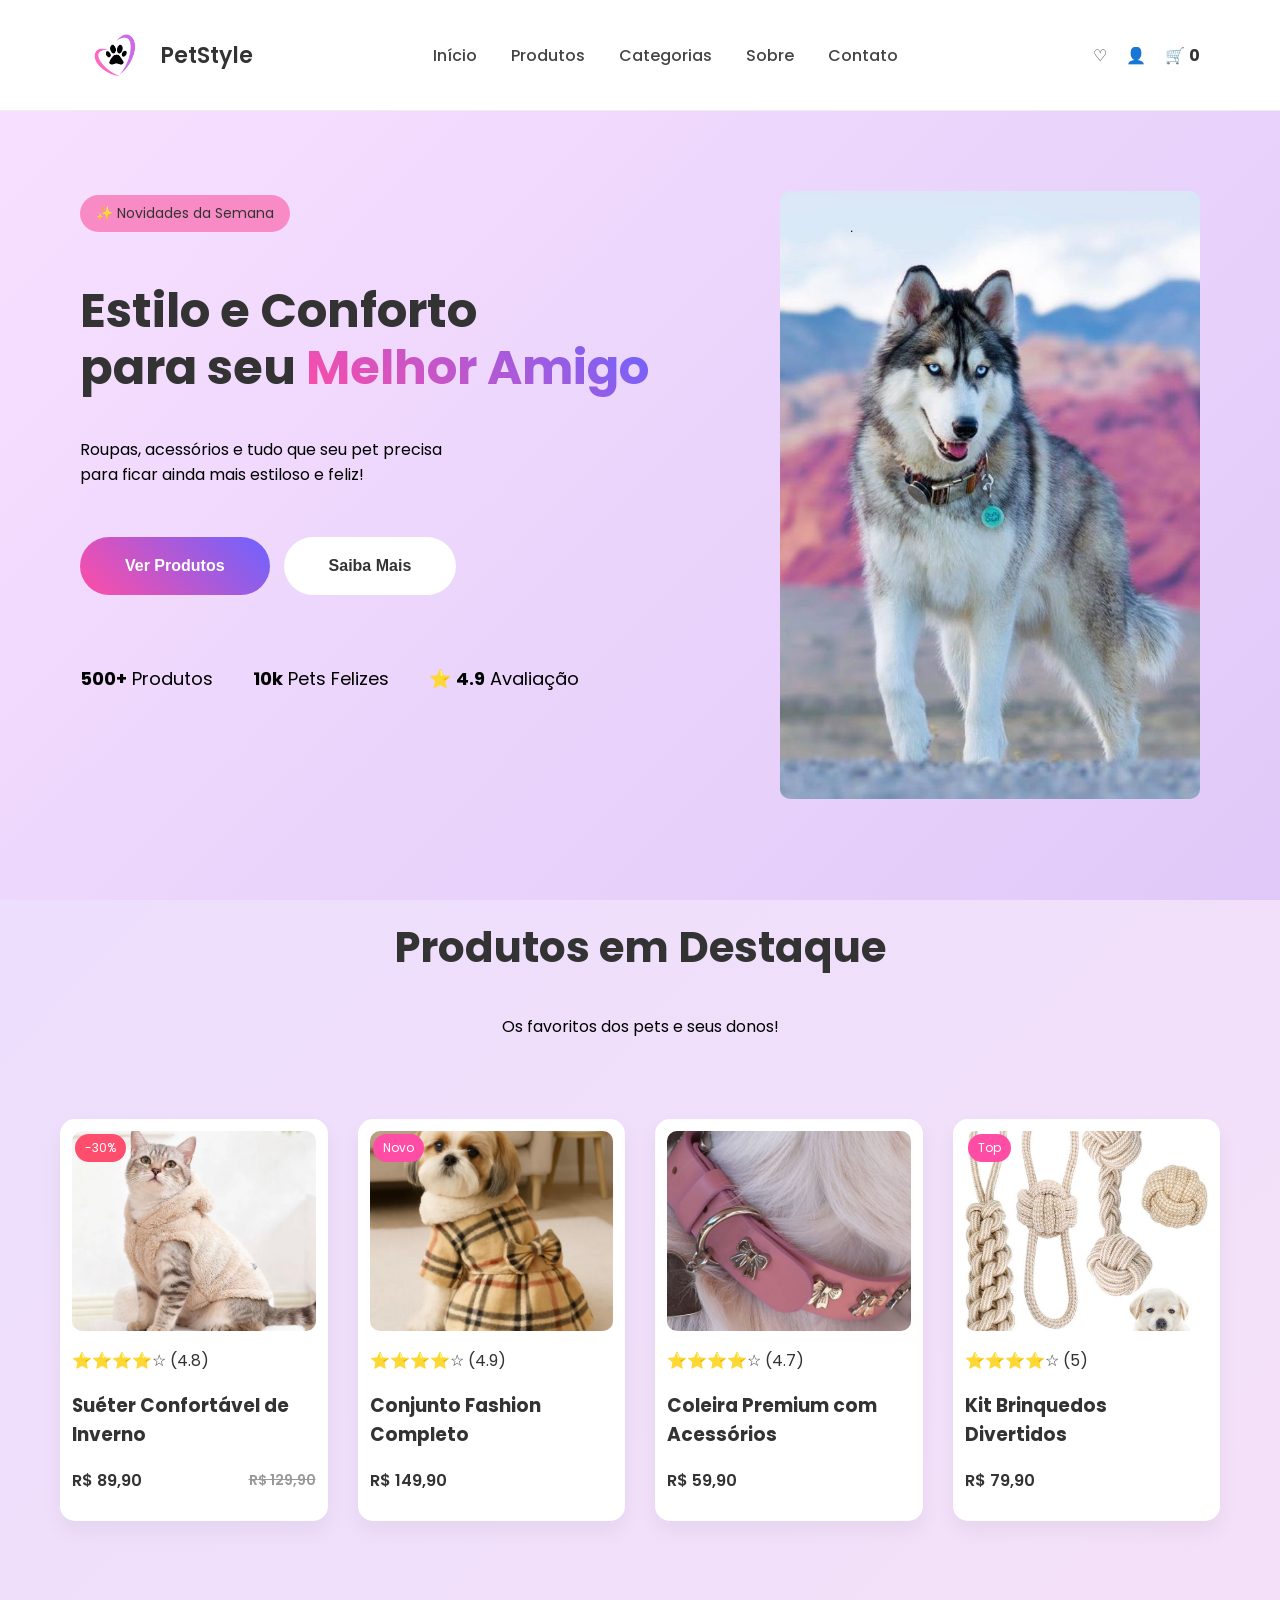
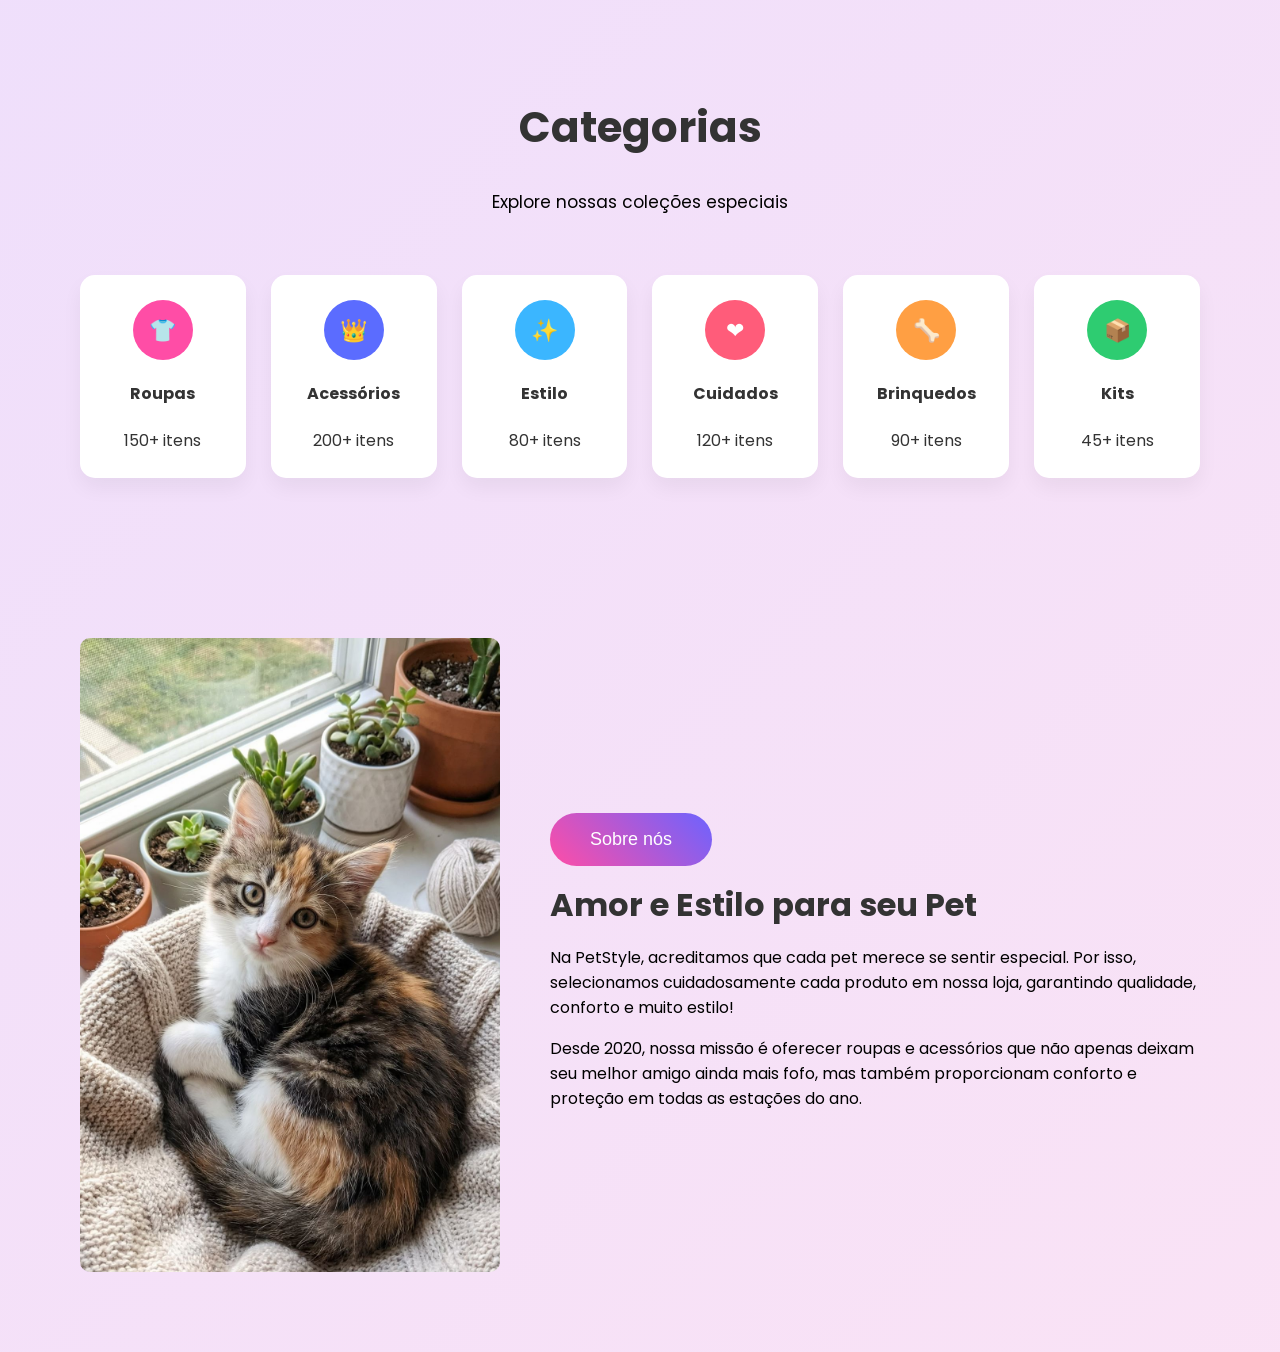
==== index.html @ d2b2af70 "corrigindo index" ====
<!DOCTYPE html>
<html lang="pt-br">
<head>
<meta charset="UTF-8">
<meta name="viewport" content="width=device-width, initial-scale=1.0">

<title>PetStyle</title>

<link href="https://fonts.googleapis.com/css2?family=Poppins:wght@300;400;500;600;700&display=swap" rel="stylesheet">

<link rel="stylesheet" href="style.css">

</head>

<body>

<header class="navbar">

<div class="logo">

<img src="img//logo.png.png" class="logo-img">

<span>PetStyle</span>

</div>

<nav>

<a href="#">Início</a>
<a href="#">Produtos</a>
<a href="#">Categorias</a>
<a href="#">Sobre</a>
<a href="#">Contato</a>

</nav>

<div class="icons">

<span>♡</span>
<span>👤</span>
<span class="cart">🛒 <b>0</b></span>

</div>

</header>


<section class="hero">

<div class="hero-text">

<span class="badge">✨ Novidades da Semana</span>

<h1>
Estilo e Conforto<br>
para seu <span>Melhor Amigo</span>
</h1>

<p>
Roupas, acessórios e tudo que seu pet precisa para ficar ainda mais estiloso e feliz!
</p>

<div class="buttons">
<button class="btn1">Ver Produtos</button>
<button class="btn2">Saiba Mais</button>
</div>

<div class="stats">
<span><b>500+</b> Produtos</span>
<span><b>10k</b> Pets Felizes</span>
<span>⭐ <b>4.9</b> Avaliação</span>
</div>




</div>

</div>

<div class="hero-img">
<img src="img/husky.jpeg">
</div>

</section>


<section class="products">

<h2>Produtos em Destaque</h2>
<p class="sub">Os favoritos dos pets e seus donos!</p>

<div class="product-grid">





<div class="card">

<span class="tag red">-30%</span>

<img src="img/sueter.png.jpeg">

<div class="stars">⭐⭐⭐⭐☆ (4.8)</div>

<h3>Suéter Confortável de Inverno</h3>

<p class="price">
R$ 89,90 <span>R$ 129,90</span>
</p>

</div>




<div class="card">

<span class="tag pink">Novo</span>

<img src="img/conjunto.jpeg">

<div class="stars">⭐⭐⭐⭐☆ (4.9)</div>

<h3>Conjunto Fashion Completo</h3>

<p class="price">
R$ 149,90
</p>

</div>




<div class="card">

<img src="img/coleira.jpeg">

<div class="stars">⭐⭐⭐⭐☆ (4.7)</div>

<h3>Coleira Premium com Acessórios</h3>

<p class="price">
R$ 59,90
</p>

</div>




<div class="card">

<span class="tag pink">Top</span>

<img src="img/brinquedos.jpeg">

<div class="stars">⭐⭐⭐⭐☆ (5)</div>

<h3>Kit Brinquedos Divertidos</h3>

<p class="price">
R$ 79,90
</p>

</div>


</div>

</section>


<section class="categories">

<h2>Categorias</h2>
<p class="sub">Explore nossas coleções especiais</p>

<div class="cat-grid">

<div class="cat">
<div class="icon pink">👕</div>
<h4>Roupas</h4>
<span>150+ itens</span>
</div>

<div class="cat">
<div class="icon blue">👑</div>
<h4>Acessórios</h4>
<span>200+ itens</span>
</div>

<div class="cat">
<div class="icon sky">✨</div>
<h4>Estilo</h4>
<span>80+ itens</span>
</div>

<div class="cat">
<div class="icon red">❤</div>
<h4>Cuidados</h4>
<span>120+ itens</span>
</div>

<div class="cat">
<div class="icon orange">🦴</div>
<h4>Brinquedos</h4>
<span>90+ itens</span>
</div>

<div class="cat">
<div class="icon green">📦</div>
<h4>Kits</h4>
<span>45+ itens</span>
</div>

</div>

</section>


<section class="about">

<img src="img/gato.jpeg">

<div class="about-text">

<button class="about-btn">Sobre nós</button>

<h2>Amor e Estilo para seu Pet</h2>

<p>
Na PetStyle, acreditamos que cada pet merece se sentir 
especial. Por isso, selecionamos cuidadosamente cada 
produto em nossa loja, garantindo qualidade, conforto e muito estilo!
</p>

<p>
Desde 2020, nossa missão é oferecer roupas e 
acessórios que não apenas deixam seu melhor amigo
ainda mais fofo, mas também proporcionam conforto e 
proteção em todas as estações do ano.
</p>

</div>

</section>

</body>
</html>
---- style.css ----
body{
margin:0;
font-family:'Poppins',sans-serif;
color:#333;
}

/* FUNDO ANIMADO */

body::before{
content:"";
position:fixed;
top:0;
left:0;
width:100%;
height:100%;

background:linear-gradient(-45deg,
#f7a8d2,
#e0c9f8,
#ffe4f2,
#e0c9f8,
#f8e1ff
);

background-size:400% 400%;

animation:gradienteAnimado 12s ease infinite;

z-index:-1;
}


/* NAVBAR */

.navbar{
display:flex;
justify-content:space-between;
align-items:center;
padding:20px 80px;
background:white;
border-bottom:1px solid #eee;
}

/* LOGO */

.logo{
display:flex;
align-items:center;
gap:10px;
font-size:22px;
font-weight:600;
}

.logo img{
height: 70px;
width:auto;
}

/* MENU */


nav a {
  margin: 0 15px;
  text-decoration: none;
  color: #444;
  font-weight: 500;
  transition: color 0.3s ease; /* animação suave */
}

nav a:hover {
  color: #ff4da6;
}

.icons span {
  margin-left: 15px;
  cursor: pointer;
}

.icons span{
margin-left:15px;
cursor:pointer;
}

/* HERO */

.hero{
display:flex;
align-items:center;
justify-content:space-between;
padding:80px;
}

.hero-text h1{
font-size:48px;
line-height:1.2;
margin-top:-80px;
}

.hero-text h1 span{
background:linear-gradient(45deg,#ff4da6,#6c63ff);
-webkit-background-clip:text;
color:transparent;
}

.hero-text p{
margin:40px 0;
color:#000000;
max-width:400px;
}


.badge{
background:#f88bc5;
padding:8px 16px;
border-radius:20px;
font-size:14px;
display:inline-block;
margin-bottom:20px;
position:relative;
top: -110px;
}

.buttons{
margin-top:50px;
}


.buttons button{
padding:20px 45px;
border:none;
border-radius:30px;
margin-right:10px;
font-weight:600;
font-size:16px;
cursor:pointer;
transition:0.3s;
}

.buttons button:hover{
transform:translateY(-5px);
box-shadow:0 10px 20px rgba(0,0,0,0.15);
}

.btn1{
background:linear-gradient(45deg,#ff4da6,#6c63ff);
color:white;
}

.btn2{
background:white;
color:#333;
border:1px solid #ddd;
}

.hero-img img{
width:420px;
border-radius:10px;
}

.stats{
margin-top:70px;
display:flex;
gap:40px;
font-size:18px;
color:#000000;
}

.stats span{
display:flex;
align-items:center;
gap:5px;
}

.stats b{
color:#000;
}



/* PRODUTOS */

.products{
padding:60px;
text-align:center;
}

.products h2{
font-size:42px;
margin-top:-30px;
}

.sub{
color:#000000;
margin-bottom:80px;
}

.product-grid{
display:grid;
grid-template-columns:repeat(4,1fr);
gap:30px;
}

.card{
background:white;
border-radius:15px;
padding:12px;
text-align:left;
box-shadow:0 10px 20px rgba(0,0,0,0.05);
position:relative;
transition:0.3s;
}

.card:hover{
transform:translateY(-8px);
box-shadow:0 20px 30px rgba(0,0,0,0.15);
}


.card img{
width:100%;
height:200px;
object-fit:cover;
border-radius:10px;
margin-bottom:10px;
}



.tag{
position:absolute;
top:15px;
left:15px;
padding:5px 10px;
border-radius:15px;
font-size:12px;
color:white;
}

.tag.red{background:#ff4d6d;}
.tag.pink{background:#ff4da6;}

.price{
font-weight:600;
margin-top:5px;
}


.price{
display:flex;
align-items:center;
justify-content:space-between;
font-weight:600;
margin-top:5px;
}



.price span{
text-decoration:line-through;
color:#999;
font-size:14px;
margin-left:10px;
}

/* CATEGORIAS */

.categories{
padding:80px;
text-align:center;
}


.categories h2{
font-size:42px;
font-weight:700;
margin-bottom:30px;
}


.categories .sub{
color:#000000;
margin-bottom:60px;
font-size:17px;
}


.cat-grid{
display:grid;
grid-template-columns:repeat(6,1fr);
gap:25px;
margin-top:40px;
}

.cat{
background:white;
padding:25px;
border-radius:15px;
box-shadow:0 10px 20px rgba(0,0,0,0.05);
transition:0.3s;
}

.cat:hover{
transform:translateY(-10px);
box-shadow:0 20px 30px rgba(0,0,0,0.15);
}

.icon{
width:60px;
height:60px;
display:flex;
align-items:center;
justify-content:center;
border-radius:50%;
margin:0 auto 10px auto;
color:white;
font-size:22px;
}

.icon.pink{background:#ff4da6;}
.icon.blue{background:#5b6cff;}
.icon.sky{background:#3bb6ff;}
.icon.red{background:#ff5c7a;}
.icon.orange{background:#ff9f43;}
.icon.green{background:#2ecc71;}

/* SOBRE */

.about{
display:flex;
align-items:center;
gap:50px;
padding:80px;
}

.about-btn{
display:inline-block;
margin-top:30px;

padding:16px 40px;
font-size:18px;

background:linear-gradient(45deg,#ff4da6,#6c63ff);
color:white;

border:none;
border-radius:30px;
cursor:pointer;

transition:0.3s;
}

.about-btn:hover{
transform:translateY(-5px) scale(1.05);
box-shadow:0 10px 20px rgba(0,0,0,0.2);
}

.about img{
width:420px;
border-radius:10px;
}

.about-text h2{
font-size:32px;
margin:15px 0;
}

.about-text p{
color:#000000;
margin-bottom:15px;
}






























@keyframes gradienteAnimado{
0%{
background-position:0% 50%;
}
50%{
background-position:100% 50%;
}
100%{
background-position:0% 50%;
}
}


body{
margin:0;
min-height:100vh;
font-family:'Poppins',sans-serif;
color:#333;

background:
url("https://i.imgur.com/7bKQ9QK.png") repeat,
linear-gradient(-45deg,#ffd6ec,#f3e8ff,#ffe4f2,#e9ddff);

background-size:120px, 400% 400%;

animation:gradienteAnimado 12s ease infinite;
}
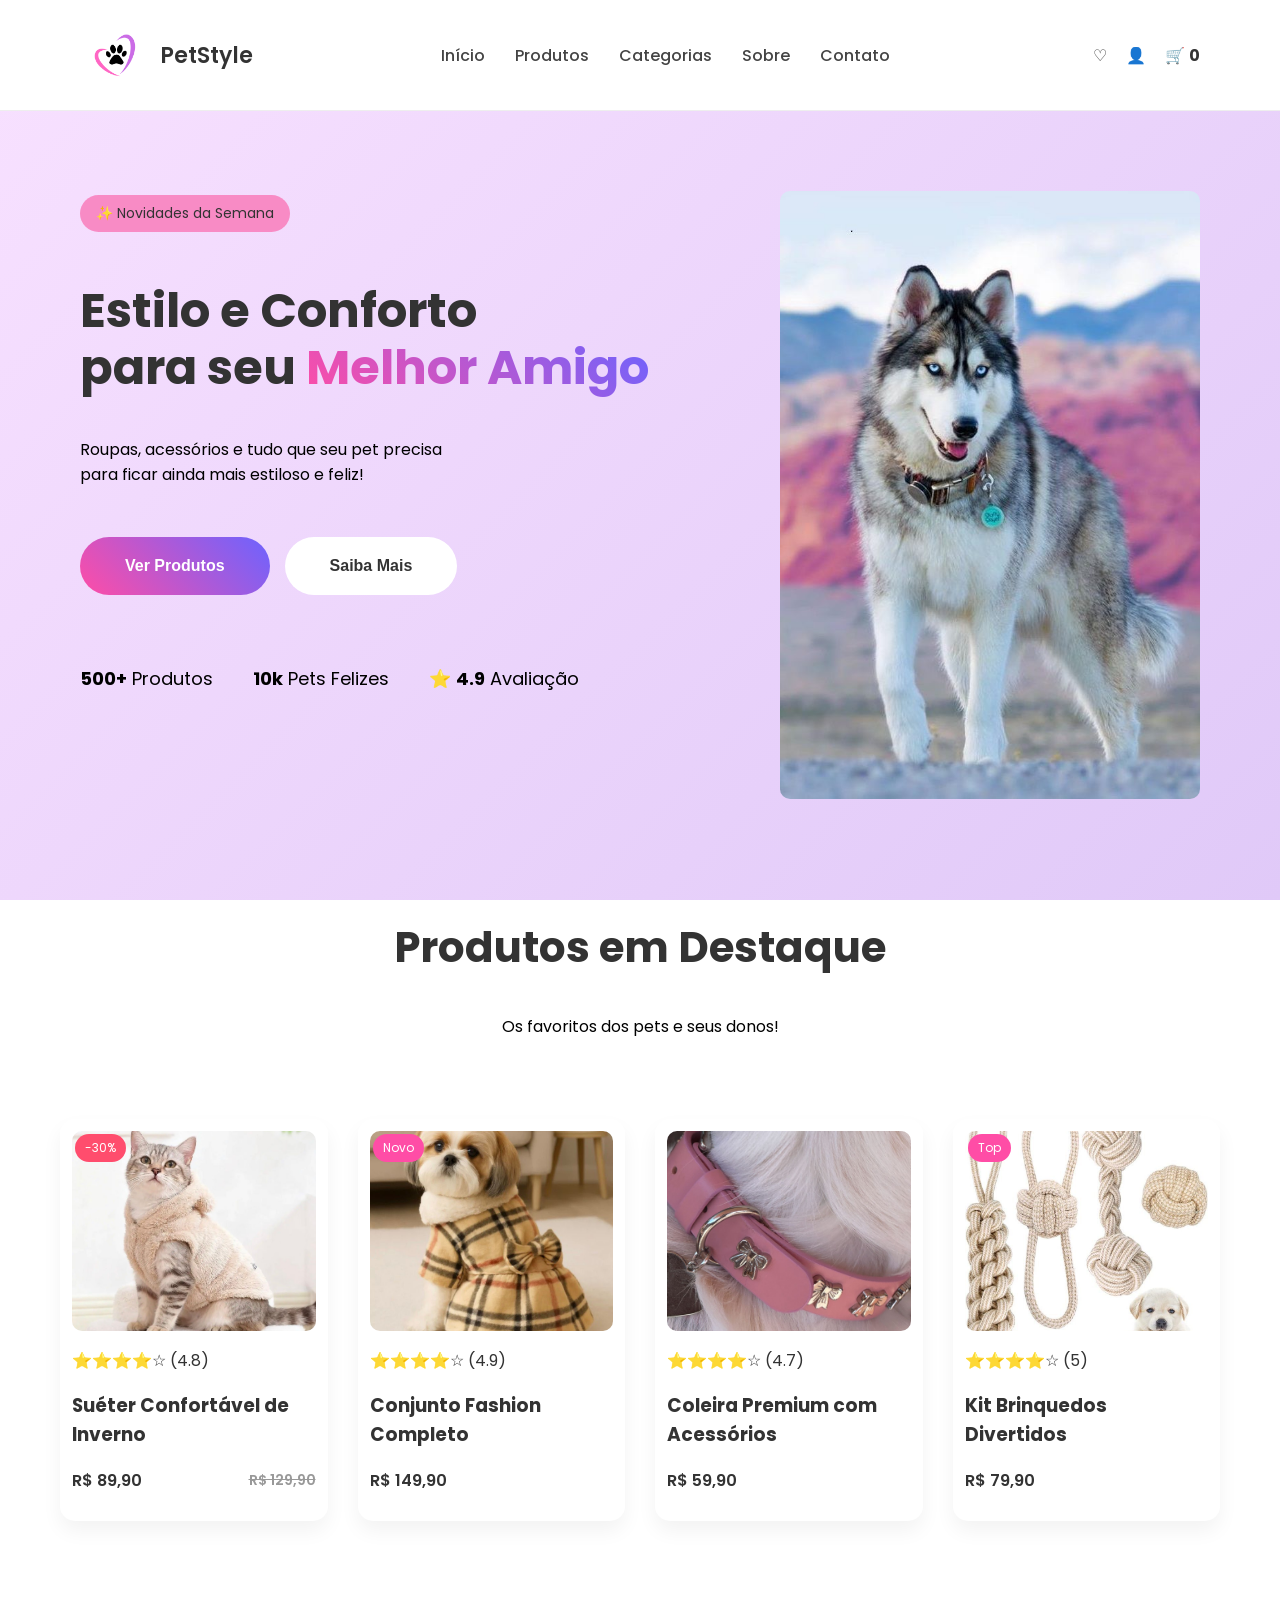
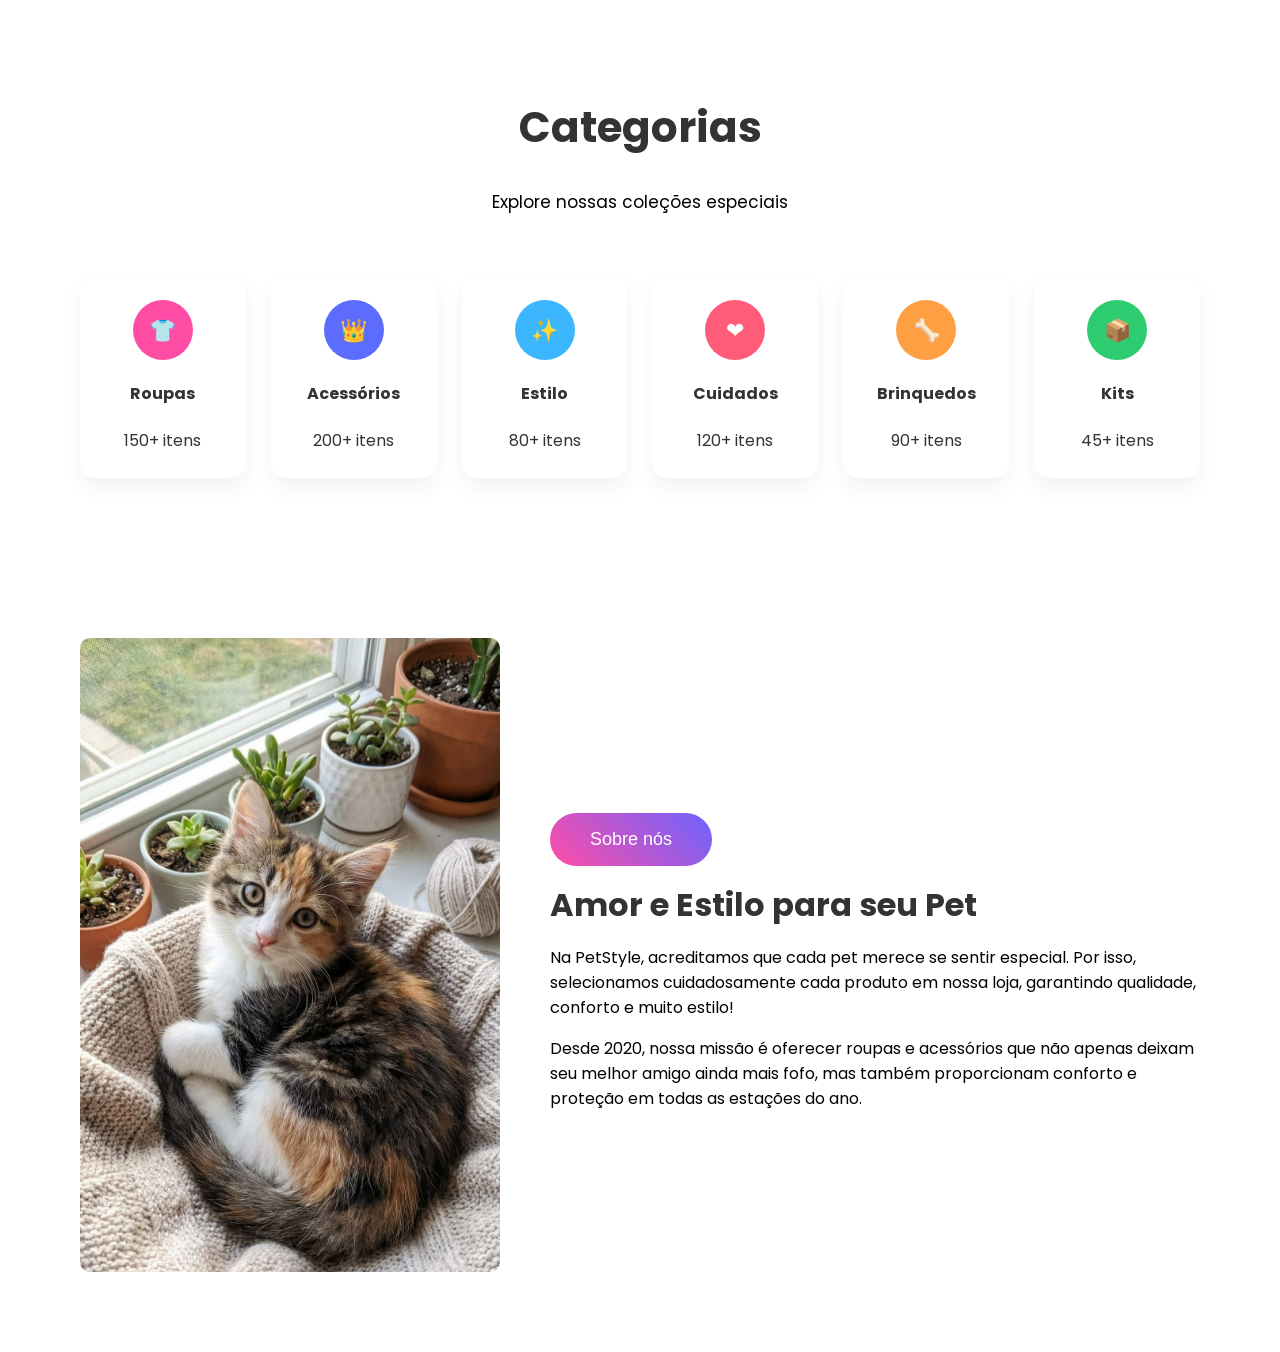
==== commit 34ed7482: "site responsivo" ====
--- a/index.html
+++ b/index.html
@@ -12,8 +12,11 @@
 
 </head>
 
+
 <body>
 
+    <script src="js/script.js"></script>
+
 <header class="navbar">
 
 <div class="logo">
@@ -21,11 +24,14 @@
 <img src="img//logo.png.png" class="logo-img">
 
 <span>PetStyle</span>
-
-</div>
+</div>
+
+
+
+
+
 
 <nav>
-
 <a href="#">Início</a>
 <a href="#">Produtos</a>
 <a href="#">Categorias</a>
@@ -60,6 +66,10 @@
 Roupas, acessórios e tudo que seu pet precisa para ficar ainda mais estiloso e feliz!
 </p>
 
+
+
+
+
 <div class="buttons">
 <button class="btn1">Ver Produtos</button>
 <button class="btn2">Saiba Mais</button>
--- a/style.css
+++ b/style.css
@@ -2,6 +2,7 @@
 margin:0;
 font-family:'Poppins',sans-serif;
 color:#333;
+overflow-x:hidden;
 }
 
 /* FUNDO ANIMADO */
@@ -52,28 +53,31 @@
 }
 
 .logo img{
-height: 70px;
+height:70px;
 width:auto;
 }
 
 /* MENU */
 
-
-nav a {
-  margin: 0 15px;
-  text-decoration: none;
-  color: #444;
-  font-weight: 500;
-  transition: color 0.3s ease; /* animação suave */
-}
-
-nav a:hover {
-  color: #ff4da6;
-}
-
-.icons span {
-  margin-left: 15px;
-  cursor: pointer;
+#menu{
+display:none;
+}
+
+nav{
+display:flex;
+align-items:center;
+}
+
+nav a{
+margin:0 15px;
+text-decoration:none;
+color:#444;
+font-weight:500;
+transition:color 0.3s ease;
+}
+
+nav a:hover{
+color:#ff4da6;
 }
 
 .icons span{
@@ -88,6 +92,7 @@
 align-items:center;
 justify-content:space-between;
 padding:80px;
+gap:50px;
 }
 
 .hero-text h1{
@@ -107,7 +112,6 @@
 color:#000000;
 max-width:400px;
 }
-
 
 .badge{
 background:#f88bc5;
@@ -117,19 +121,20 @@
 display:inline-block;
 margin-bottom:20px;
 position:relative;
-top: -110px;
+top:-110px;
 }
 
 .buttons{
 margin-top:50px;
-}
-
+display:flex;
+gap:15px;
+flex-wrap:wrap;
+}
 
 .buttons button{
 padding:20px 45px;
 border:none;
 border-radius:30px;
-margin-right:10px;
 font-weight:600;
 font-size:16px;
 cursor:pointer;
@@ -154,6 +159,7 @@
 
 .hero-img img{
 width:420px;
+max-width:100%;
 border-radius:10px;
 }
 
@@ -163,6 +169,7 @@
 gap:40px;
 font-size:18px;
 color:#000000;
+flex-wrap:wrap;
 }
 
 .stats span{
@@ -174,8 +181,6 @@
 .stats b{
 color:#000;
 }
-
-
 
 /* PRODUTOS */
 
@@ -215,7 +220,6 @@
 box-shadow:0 20px 30px rgba(0,0,0,0.15);
 }
 
-
 .card img{
 width:100%;
 height:200px;
@@ -223,8 +227,6 @@
 border-radius:10px;
 margin-bottom:10px;
 }
-
-
 
 .tag{
 position:absolute;
@@ -240,26 +242,19 @@
 .tag.pink{background:#ff4da6;}
 
 .price{
-font-weight:600;
-margin-top:5px;
-}
-
-
-.price{
 display:flex;
 align-items:center;
 justify-content:space-between;
 font-weight:600;
 margin-top:5px;
-}
-
-
+flex-wrap:wrap;
+gap:10px;
+}
 
 .price span{
 text-decoration:line-through;
 color:#999;
 font-size:14px;
-margin-left:10px;
 }
 
 /* CATEGORIAS */
@@ -268,7 +263,6 @@
 padding:80px;
 text-align:center;
 }
-
 
 .categories h2{
 font-size:42px;
@@ -276,13 +270,11 @@
 margin-bottom:30px;
 }
 
-
 .categories .sub{
 color:#000000;
 margin-bottom:60px;
 font-size:17px;
 }
-
 
 .cat-grid{
 display:grid;
@@ -335,17 +327,13 @@
 .about-btn{
 display:inline-block;
 margin-top:30px;
-
 padding:16px 40px;
 font-size:18px;
-
 background:linear-gradient(45deg,#ff4da6,#6c63ff);
 color:white;
-
 border:none;
 border-radius:30px;
 cursor:pointer;
-
 transition:0.3s;
 }
 
@@ -356,6 +344,7 @@
 
 .about img{
 width:420px;
+max-width:100%;
 border-radius:10px;
 }
 
@@ -369,34 +358,7 @@
 margin-bottom:15px;
 }
 
-
-
-
-
-
-
-
-
-
-
-
-
-
-
-
-
-
-
-
-
-
-
-
-
-
-
-
-
+/* ANIMAÇÃO */
 
 @keyframes gradienteAnimado{
 0%{
@@ -410,18 +372,148 @@
 }
 }
 
-
-body{
-margin:0;
-min-height:100vh;
-font-family:'Poppins',sans-serif;
-color:#333;
-
-background:
-url("https://i.imgur.com/7bKQ9QK.png") repeat,
-linear-gradient(-45deg,#ffd6ec,#f3e8ff,#ffe4f2,#e9ddff);
-
-background-size:120px, 400% 400%;
-
-animation:gradienteAnimado 12s ease infinite;
+/* RESPONSIVIDADE */
+
+@media(max-width:1024px){
+
+.hero{
+flex-direction:column;
+text-align:center;
+padding:50px 30px;
+}
+
+.hero-text h1{
+font-size:42px;
+margin-top:0;
+}
+
+.badge{
+top:0;
+}
+
+.hero-text p{
+max-width:100%;
+}
+
+.stats{
+justify-content:center;
+}
+
+.product-grid{
+grid-template-columns:repeat(2,1fr);
+}
+
+.cat-grid{
+grid-template-columns:repeat(3,1fr);
+}
+
+.about{
+flex-direction:column;
+text-align:center;
+}
+
+}
+
+/* TABLET E CELULAR */
+
+@media(max-width:768px){
+
+.navbar{
+flex-direction:column;
+gap:20px;
+padding:20px;
+}
+
+nav{
+flex-wrap:wrap;
+justify-content:center;
+gap:10px;
+}
+
+nav a{
+margin:5px;
+font-size:14px;
+}
+
+.hero{
+padding:40px 20px;
+}
+
+.hero-text h1{
+font-size:32px;
+}
+
+.hero-text p{
+font-size:15px;
+}
+
+.buttons{
+flex-direction:column;
+align-items:center;
+}
+
+.buttons button{
+width:100%;
+max-width:260px;
+}
+
+.stats{
+flex-direction:column;
+gap:15px;
+align-items:center;
+}
+
+.product-grid{
+grid-template-columns:1fr;
+}
+
+.cat-grid{
+grid-template-columns:repeat(2,1fr);
+}
+
+.categories,
+.products,
+.about{
+padding:40px 20px;
+}
+
+.about-text h2{
+font-size:28px;
+}
+
+}
+
+/* CELULAR PEQUENO */
+
+@media(max-width:480px){
+
+.hero-text h1{
+font-size:26px;
+}
+
+.hero-text p{
+font-size:14px;
+}
+
+.products h2,
+.categories h2{
+font-size:30px;
+}
+
+.cat-grid{
+grid-template-columns:1fr;
+}
+
+.logo{
+font-size:20px;
+}
+
+.logo img{
+height:55px;
+}
+
+.about-text h2{
+font-size:24px;
+}
+
 }
